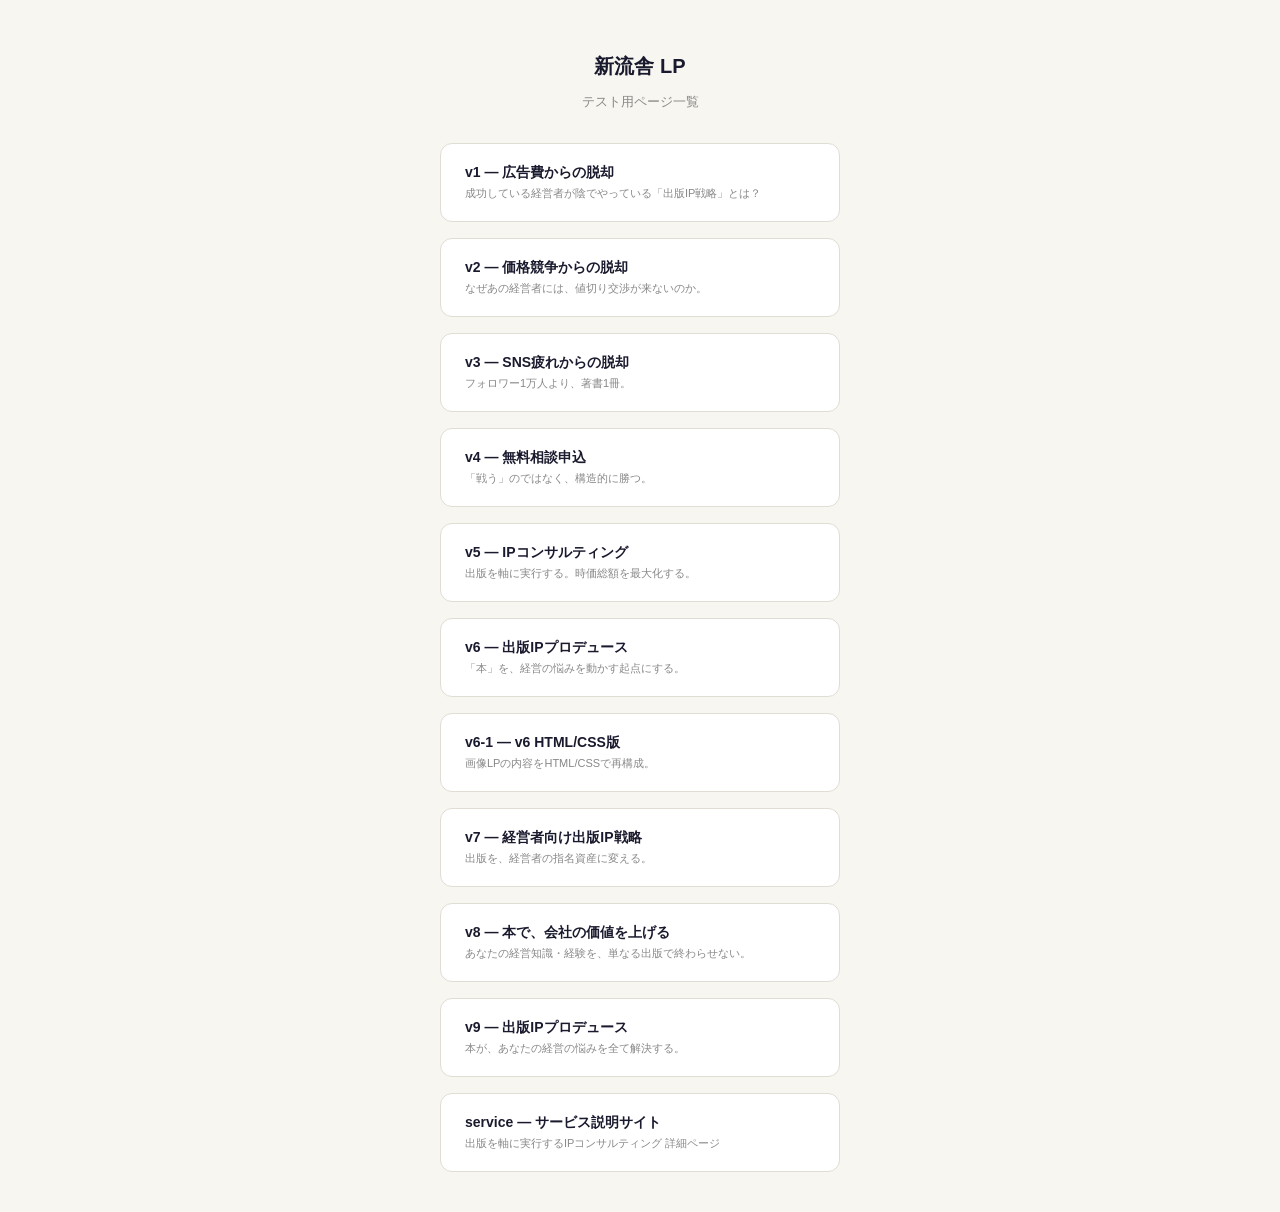
==== index.html @ 0ba2a1c8 "update v8 description in index Co-Authored-By: Claude Sonnet 4.6 <noreply@anthropic.com>" ====
<!DOCTYPE html>
<html lang="ja">
<head>
<meta charset="UTF-8">
<meta name="viewport" content="width=device-width,initial-scale=1">
<title>新流舎 — LP一覧</title>
<style>
  body{font-family:'Hiragino Sans',sans-serif;background:#f8f6f0;color:#1a1a2e;margin:0;padding:40px 20px;text-align:center}
  h1{font-size:20px;margin-bottom:8px;color:#1a1a2e}
  p{font-size:13px;color:#888;margin-bottom:32px}
  .grid{display:grid;grid-template-columns:1fr;gap:16px;max-width:400px;margin:0 auto}
  a{display:block;background:#fff;border:1.5px solid #e0ddd5;border-radius:12px;padding:20px 24px;text-decoration:none;color:#1a1a2e;font-weight:700;font-size:14px;text-align:left;transition:box-shadow .2s}
  a:hover{box-shadow:0 6px 24px rgba(0,0,0,.1)}
  .sub{font-size:11px;color:#888;font-weight:400;margin-top:4px}
</style>
</head>
<body>
<h1>新流舎 LP</h1>
<p>テスト用ページ一覧</p>
<div class="grid">
  <a href="v1/"><div>v1 — 広告費からの脱却</div><div class="sub">成功している経営者が陰でやっている「出版IP戦略」とは？</div></a>
  <a href="v2/"><div>v2 — 価格競争からの脱却</div><div class="sub">なぜあの経営者には、値切り交渉が来ないのか。</div></a>
  <a href="v3/"><div>v3 — SNS疲れからの脱却</div><div class="sub">フォロワー1万人より、著書1冊。</div></a>
  <a href="v4/"><div>v4 — 無料相談申込</div><div class="sub">「戦う」のではなく、構造的に勝つ。</div></a>
  <a href="v5/"><div>v5 — IPコンサルティング</div><div class="sub">出版を軸に実行する。時価総額を最大化する。</div></a>
  <a href="v6/"><div>v6 — 出版IPプロデュース</div><div class="sub">「本」を、経営の悩みを動かす起点にする。</div></a>
  <a href="v6-1/"><div>v6-1 — v6 HTML/CSS版</div><div class="sub">画像LPの内容をHTML/CSSで再構成。</div></a>
  <a href="v7/"><div>v7 — 経営者向け出版IP戦略</div><div class="sub">出版を、経営者の指名資産に変える。</div></a>
  <a href="v8/"><div>v8 — 本で、会社の価値を上げる</div><div class="sub">あなたの経営知識・経験を、単なる出版で終わらせない。</div></a>
  <a href="v9/"><div>v9 — 出版IPプロデュース</div><div class="sub">本が、あなたの経営の悩みを全て解決する。</div></a>
  <a href="service/"><div>service — サービス説明サイト</div><div class="sub">出版を軸に実行するIPコンサルティング 詳細ページ</div></a>
</div>
</body>
</html>
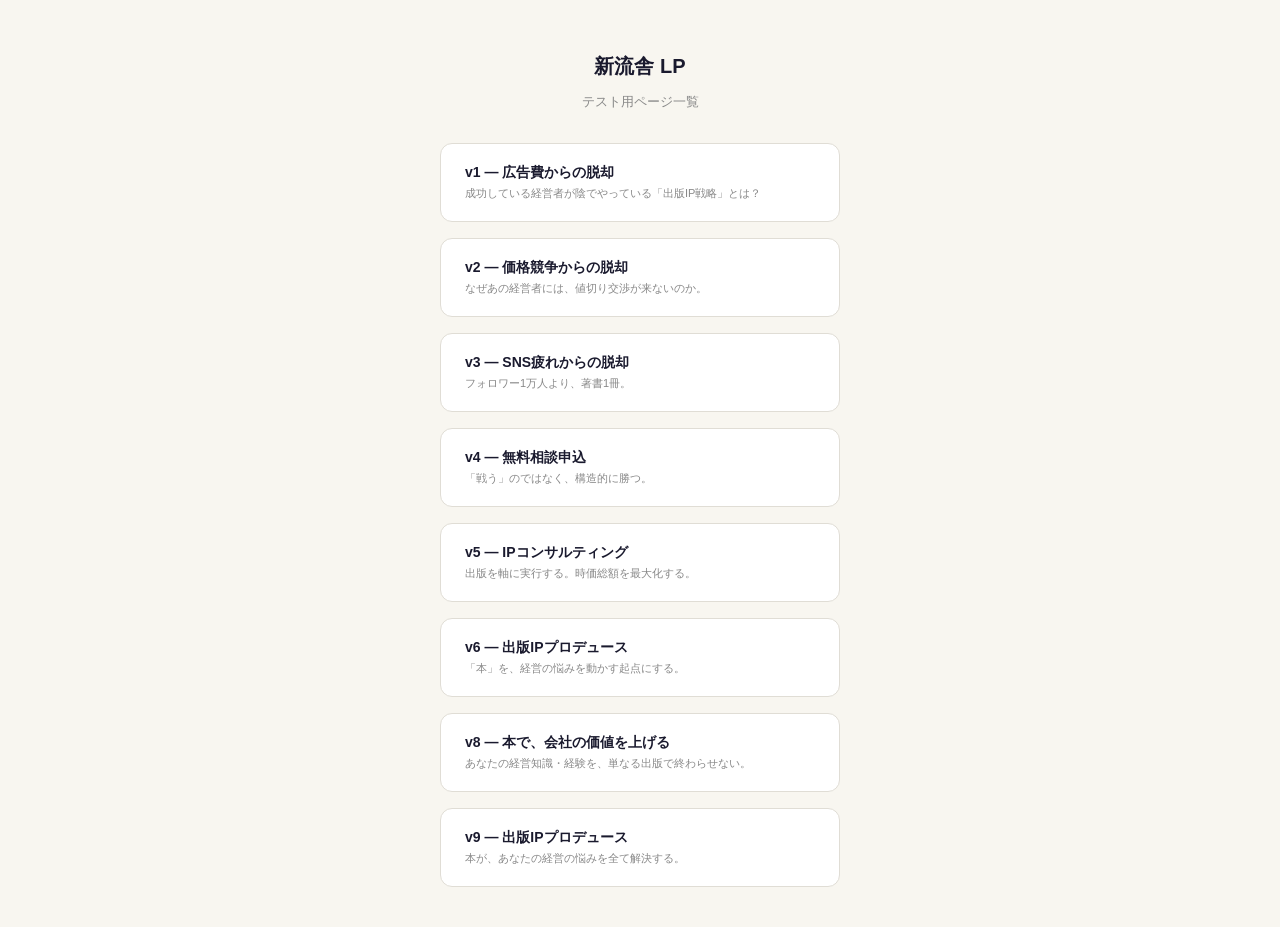
==== commit 19c69ad2: "remove v6-1, v7, service from index Co-Authored-By: Claude Sonnet 4.6 <noreply@anthropic.com>" ====
--- a/index.html
+++ b/index.html
@@ -24,11 +24,8 @@
   <a href="v4/"><div>v4 — 無料相談申込</div><div class="sub">「戦う」のではなく、構造的に勝つ。</div></a>
   <a href="v5/"><div>v5 — IPコンサルティング</div><div class="sub">出版を軸に実行する。時価総額を最大化する。</div></a>
   <a href="v6/"><div>v6 — 出版IPプロデュース</div><div class="sub">「本」を、経営の悩みを動かす起点にする。</div></a>
-  <a href="v6-1/"><div>v6-1 — v6 HTML/CSS版</div><div class="sub">画像LPの内容をHTML/CSSで再構成。</div></a>
-  <a href="v7/"><div>v7 — 経営者向け出版IP戦略</div><div class="sub">出版を、経営者の指名資産に変える。</div></a>
   <a href="v8/"><div>v8 — 本で、会社の価値を上げる</div><div class="sub">あなたの経営知識・経験を、単なる出版で終わらせない。</div></a>
   <a href="v9/"><div>v9 — 出版IPプロデュース</div><div class="sub">本が、あなたの経営の悩みを全て解決する。</div></a>
-  <a href="service/"><div>service — サービス説明サイト</div><div class="sub">出版を軸に実行するIPコンサルティング 詳細ページ</div></a>
 </div>
 </body>
 </html>
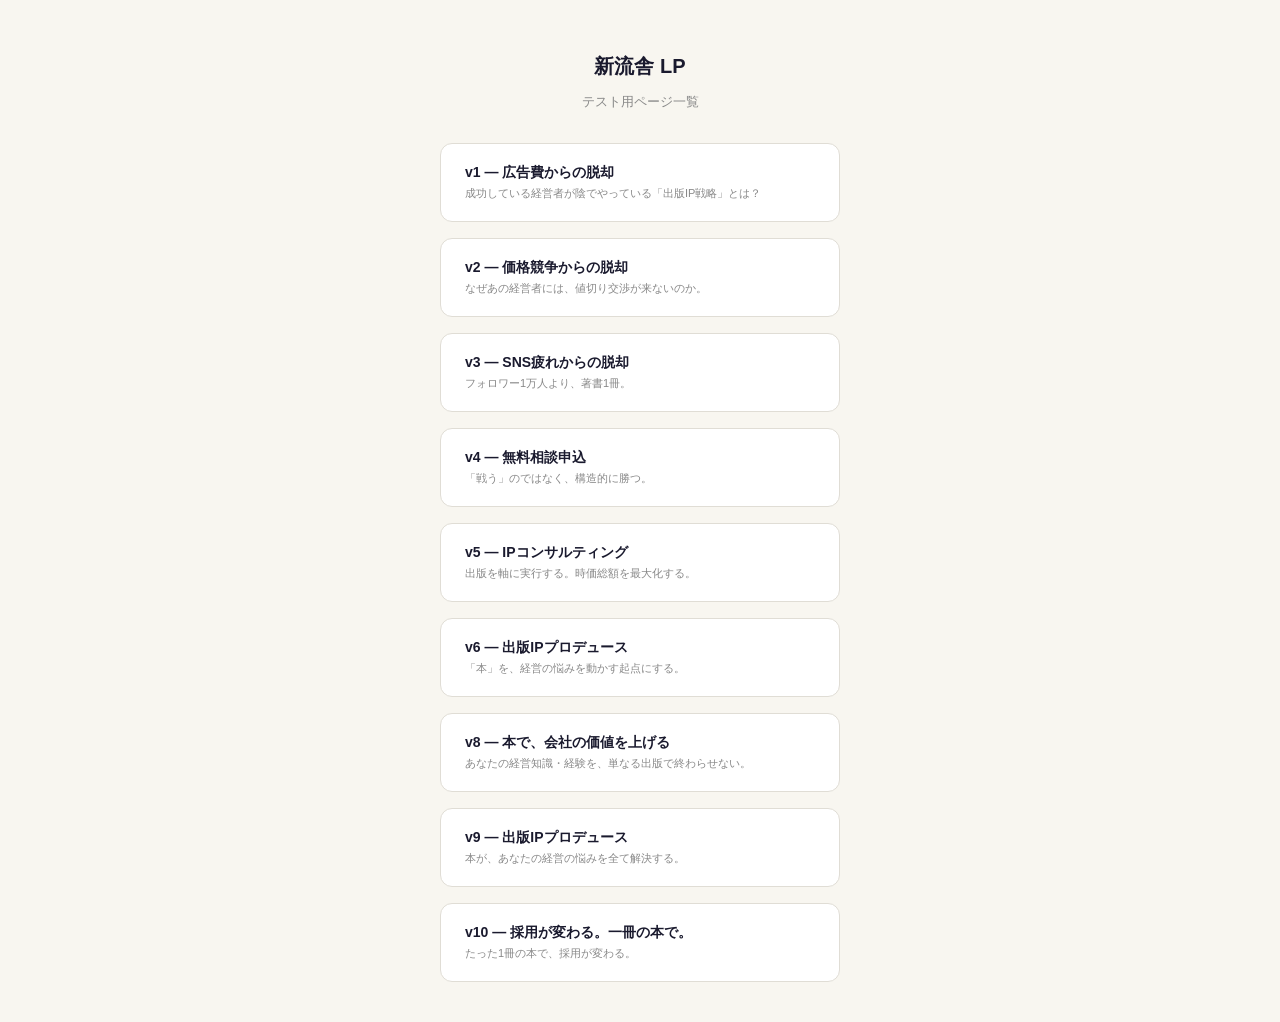
==== commit 3acc4227: "index: v10を一覧に追加 Co-Authored-By: Claude Sonnet 4.6 <noreply@anthropic.com>" ====
--- a/index.html
+++ b/index.html
@@ -26,6 +26,7 @@
   <a href="v6/"><div>v6 — 出版IPプロデュース</div><div class="sub">「本」を、経営の悩みを動かす起点にする。</div></a>
   <a href="v8/"><div>v8 — 本で、会社の価値を上げる</div><div class="sub">あなたの経営知識・経験を、単なる出版で終わらせない。</div></a>
   <a href="v9/"><div>v9 — 出版IPプロデュース</div><div class="sub">本が、あなたの経営の悩みを全て解決する。</div></a>
+  <a href="v10/"><div>v10 — 採用が変わる。一冊の本で。</div><div class="sub">たった1冊の本で、採用が変わる。</div></a>
 </div>
 </body>
 </html>
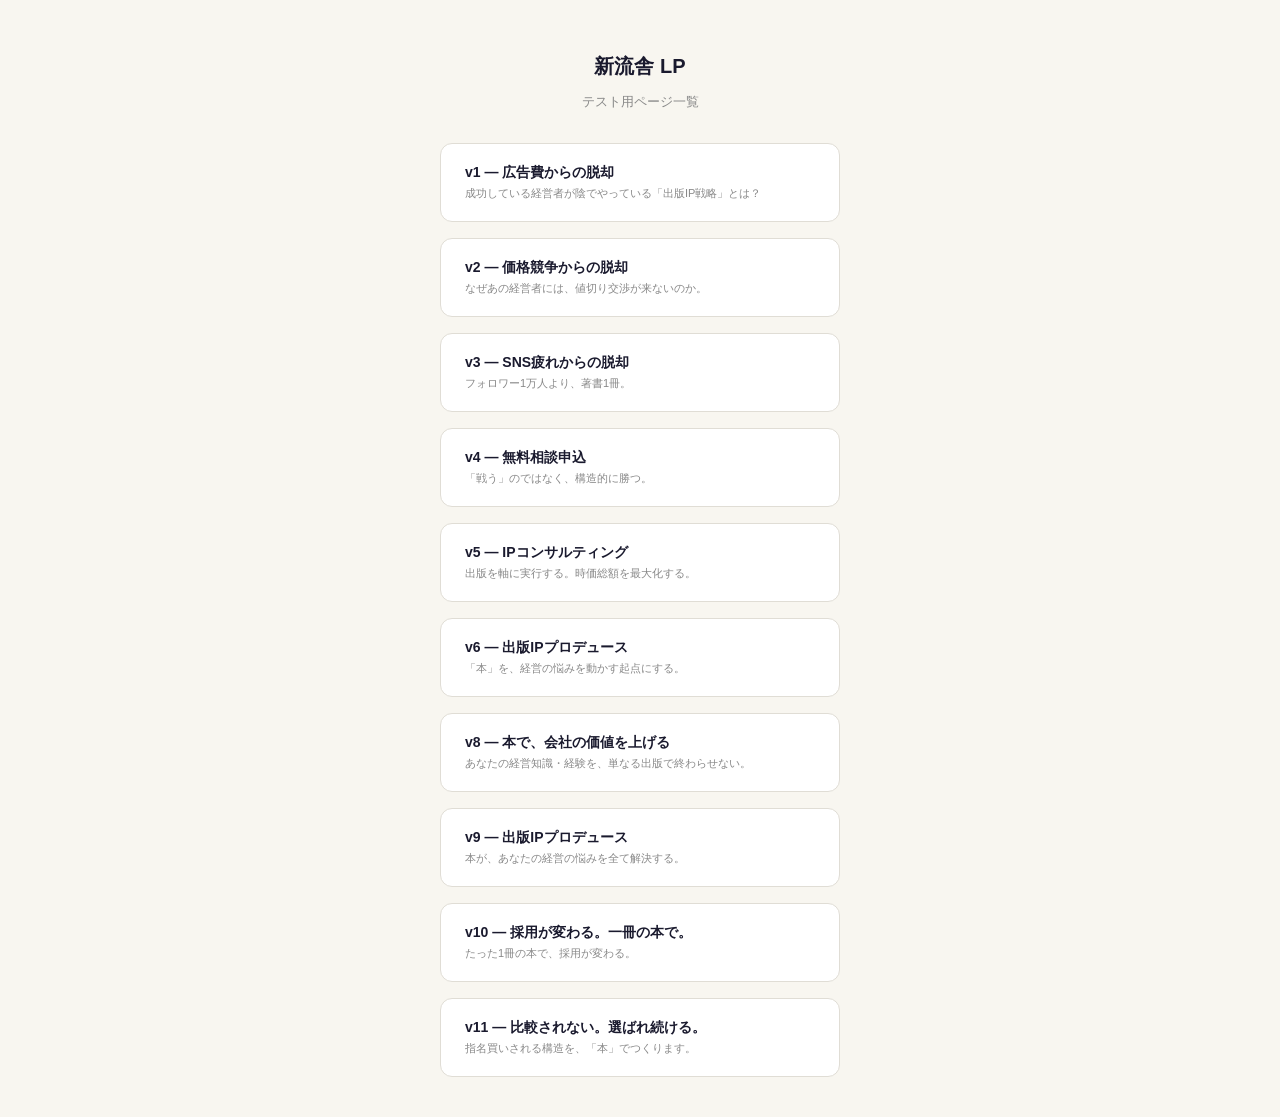
==== commit 1c85a8cb: "v11: new LP — 指名買いされる構造を本でつくる（出版IP戦略） Co-Authored-By: Claude Sonnet 4.6 <noreply@anthropic.com>" ====
--- a/index.html
+++ b/index.html
@@ -27,6 +27,7 @@
   <a href="v8/"><div>v8 — 本で、会社の価値を上げる</div><div class="sub">あなたの経営知識・経験を、単なる出版で終わらせない。</div></a>
   <a href="v9/"><div>v9 — 出版IPプロデュース</div><div class="sub">本が、あなたの経営の悩みを全て解決する。</div></a>
   <a href="v10/"><div>v10 — 採用が変わる。一冊の本で。</div><div class="sub">たった1冊の本で、採用が変わる。</div></a>
+  <a href="v11/"><div>v11 — 比較されない。選ばれ続ける。</div><div class="sub">指名買いされる構造を、「本」でつくります。</div></a>
 </div>
 </body>
 </html>
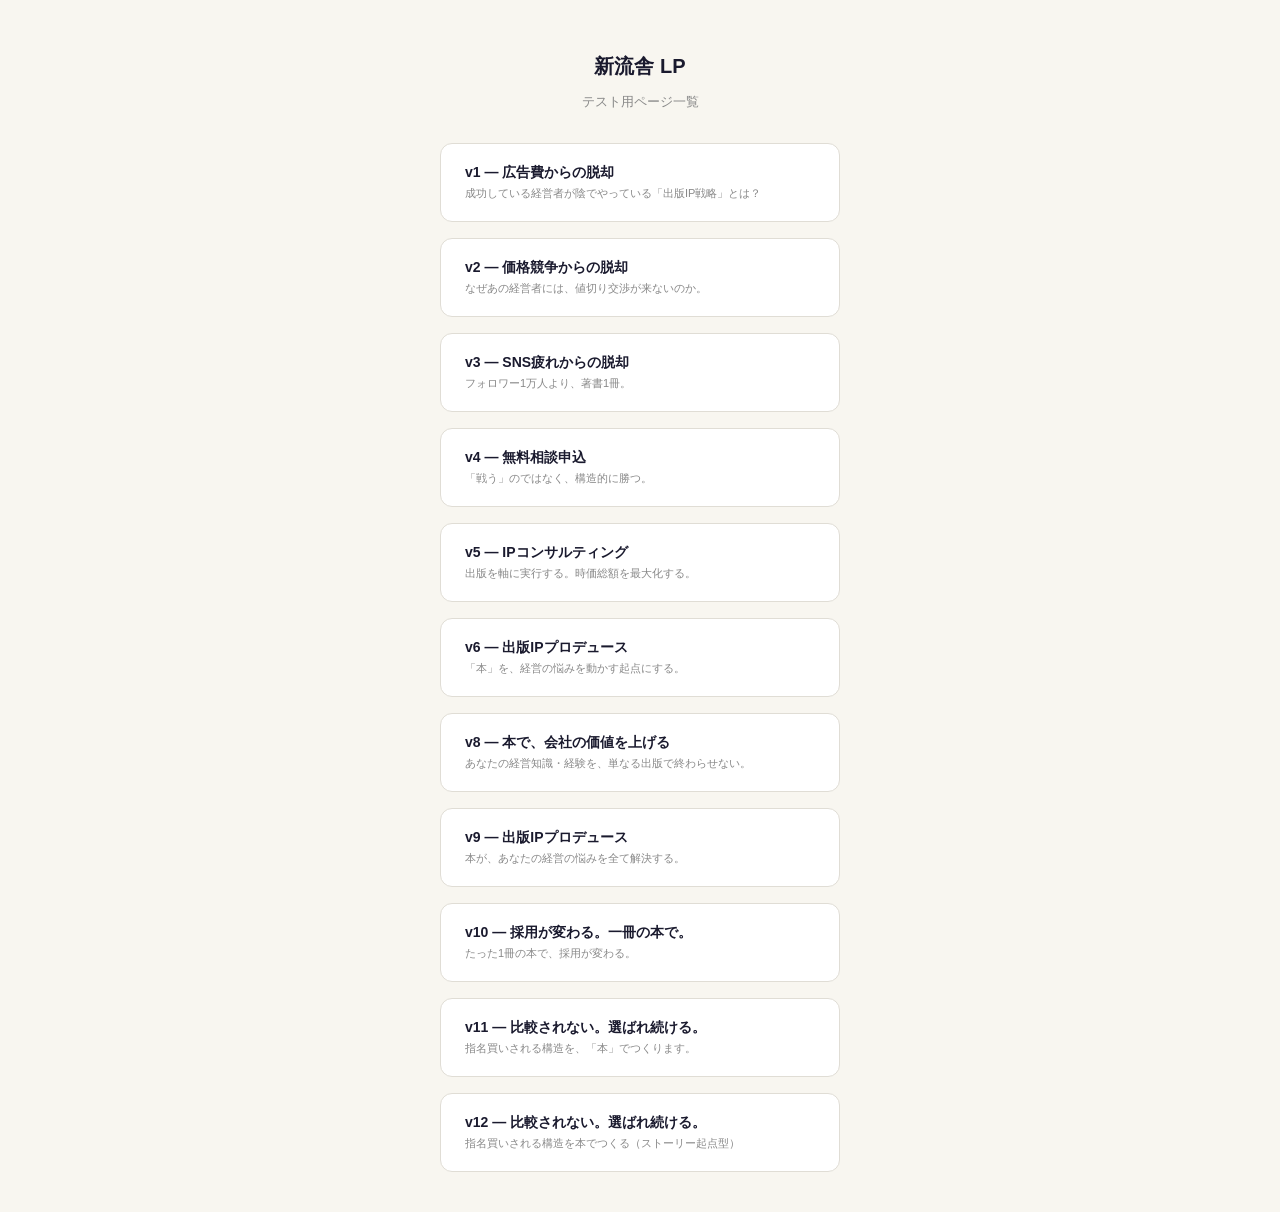
==== commit 5704e02f: "Add v12 LP (ストーリー起点型) and update LP list index Co-Authored-By: Claude Sonnet 4.6 <noreply@anthropic." ====
--- a/index.html
+++ b/index.html
@@ -28,6 +28,7 @@
   <a href="v9/"><div>v9 — 出版IPプロデュース</div><div class="sub">本が、あなたの経営の悩みを全て解決する。</div></a>
   <a href="v10/"><div>v10 — 採用が変わる。一冊の本で。</div><div class="sub">たった1冊の本で、採用が変わる。</div></a>
   <a href="v11/"><div>v11 — 比較されない。選ばれ続ける。</div><div class="sub">指名買いされる構造を、「本」でつくります。</div></a>
+  <a href="v12/"><div>v12 — 比較されない。選ばれ続ける。</div><div class="sub">指名買いされる構造を本でつくる（ストーリー起点型）</div></a>
 </div>
 </body>
 </html>
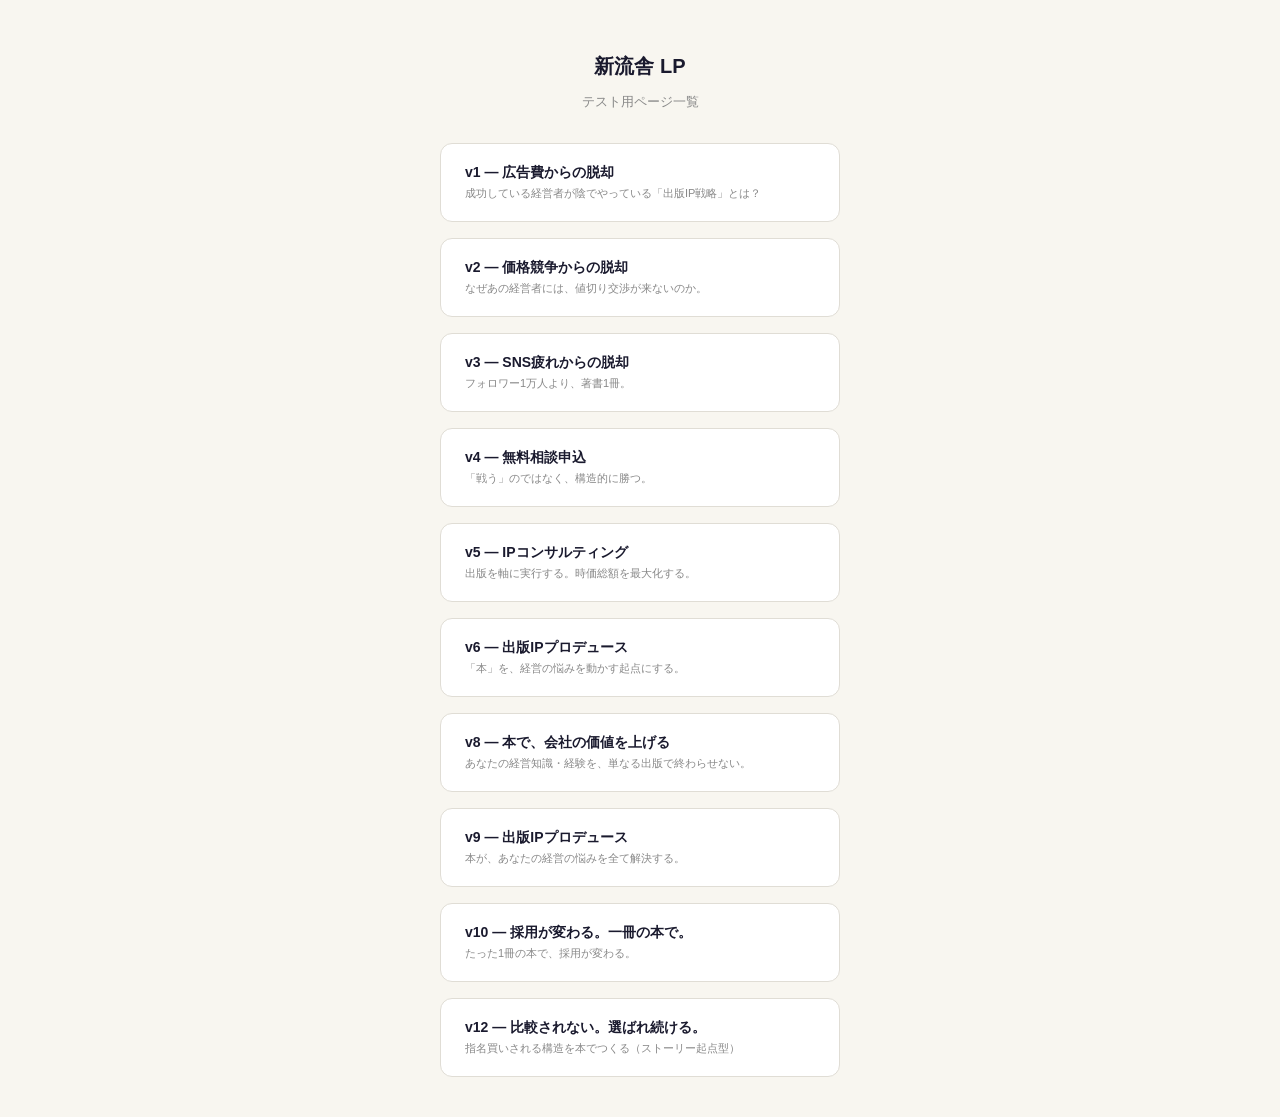
==== commit 21454a6b: "Delete v11 LP and remove from index Co-Authored-By: Claude Sonnet 4.6 <noreply@anthropic.com>" ====
--- a/index.html
+++ b/index.html
@@ -27,8 +27,7 @@
   <a href="v8/"><div>v8 — 本で、会社の価値を上げる</div><div class="sub">あなたの経営知識・経験を、単なる出版で終わらせない。</div></a>
   <a href="v9/"><div>v9 — 出版IPプロデュース</div><div class="sub">本が、あなたの経営の悩みを全て解決する。</div></a>
   <a href="v10/"><div>v10 — 採用が変わる。一冊の本で。</div><div class="sub">たった1冊の本で、採用が変わる。</div></a>
-  <a href="v11/"><div>v11 — 比較されない。選ばれ続ける。</div><div class="sub">指名買いされる構造を、「本」でつくります。</div></a>
-  <a href="v12/"><div>v12 — 比較されない。選ばれ続ける。</div><div class="sub">指名買いされる構造を本でつくる（ストーリー起点型）</div></a>
+<a href="v12/"><div>v12 — 比較されない。選ばれ続ける。</div><div class="sub">指名買いされる構造を本でつくる（ストーリー起点型）</div></a>
 </div>
 </body>
 </html>
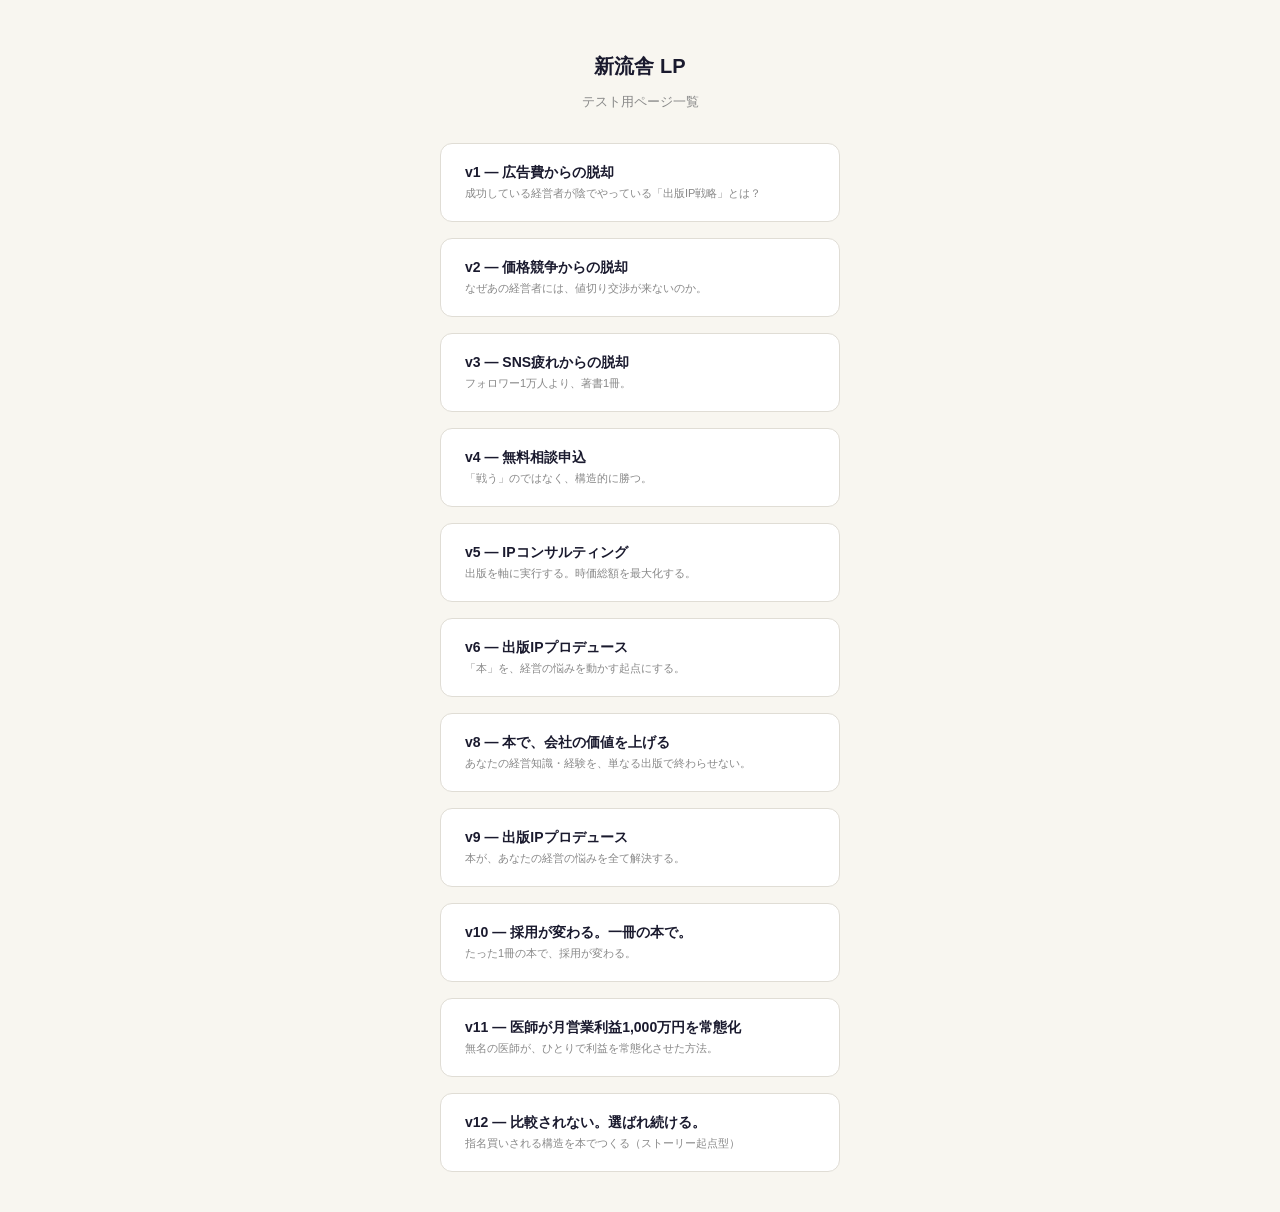
==== commit 9ebd2cb3: "index: v11リンクを一覧に追加 Co-Authored-By: Claude Opus 4.7 (1M context) <noreply@anthropic.com>" ====
--- a/index.html
+++ b/index.html
@@ -4,6 +4,7 @@
 <meta charset="UTF-8">
 <meta name="viewport" content="width=device-width,initial-scale=1">
 <title>新流舎 — LP一覧</title>
+<link rel="icon" type="image/png" href="favicon-logo.png">
 <style>
   body{font-family:'Hiragino Sans',sans-serif;background:#f8f6f0;color:#1a1a2e;margin:0;padding:40px 20px;text-align:center}
   h1{font-size:20px;margin-bottom:8px;color:#1a1a2e}
@@ -27,7 +28,8 @@
   <a href="v8/"><div>v8 — 本で、会社の価値を上げる</div><div class="sub">あなたの経営知識・経験を、単なる出版で終わらせない。</div></a>
   <a href="v9/"><div>v9 — 出版IPプロデュース</div><div class="sub">本が、あなたの経営の悩みを全て解決する。</div></a>
   <a href="v10/"><div>v10 — 採用が変わる。一冊の本で。</div><div class="sub">たった1冊の本で、採用が変わる。</div></a>
-<a href="v12/"><div>v12 — 比較されない。選ばれ続ける。</div><div class="sub">指名買いされる構造を本でつくる（ストーリー起点型）</div></a>
+  <a href="v11/"><div>v11 — 医師が月営業利益1,000万円を常態化</div><div class="sub">無名の医師が、ひとりで利益を常態化させた方法。</div></a>
+  <a href="v12/"><div>v12 — 比較されない。選ばれ続ける。</div><div class="sub">指名買いされる構造を本でつくる（ストーリー起点型）</div></a>
 </div>
 </body>
 </html>
